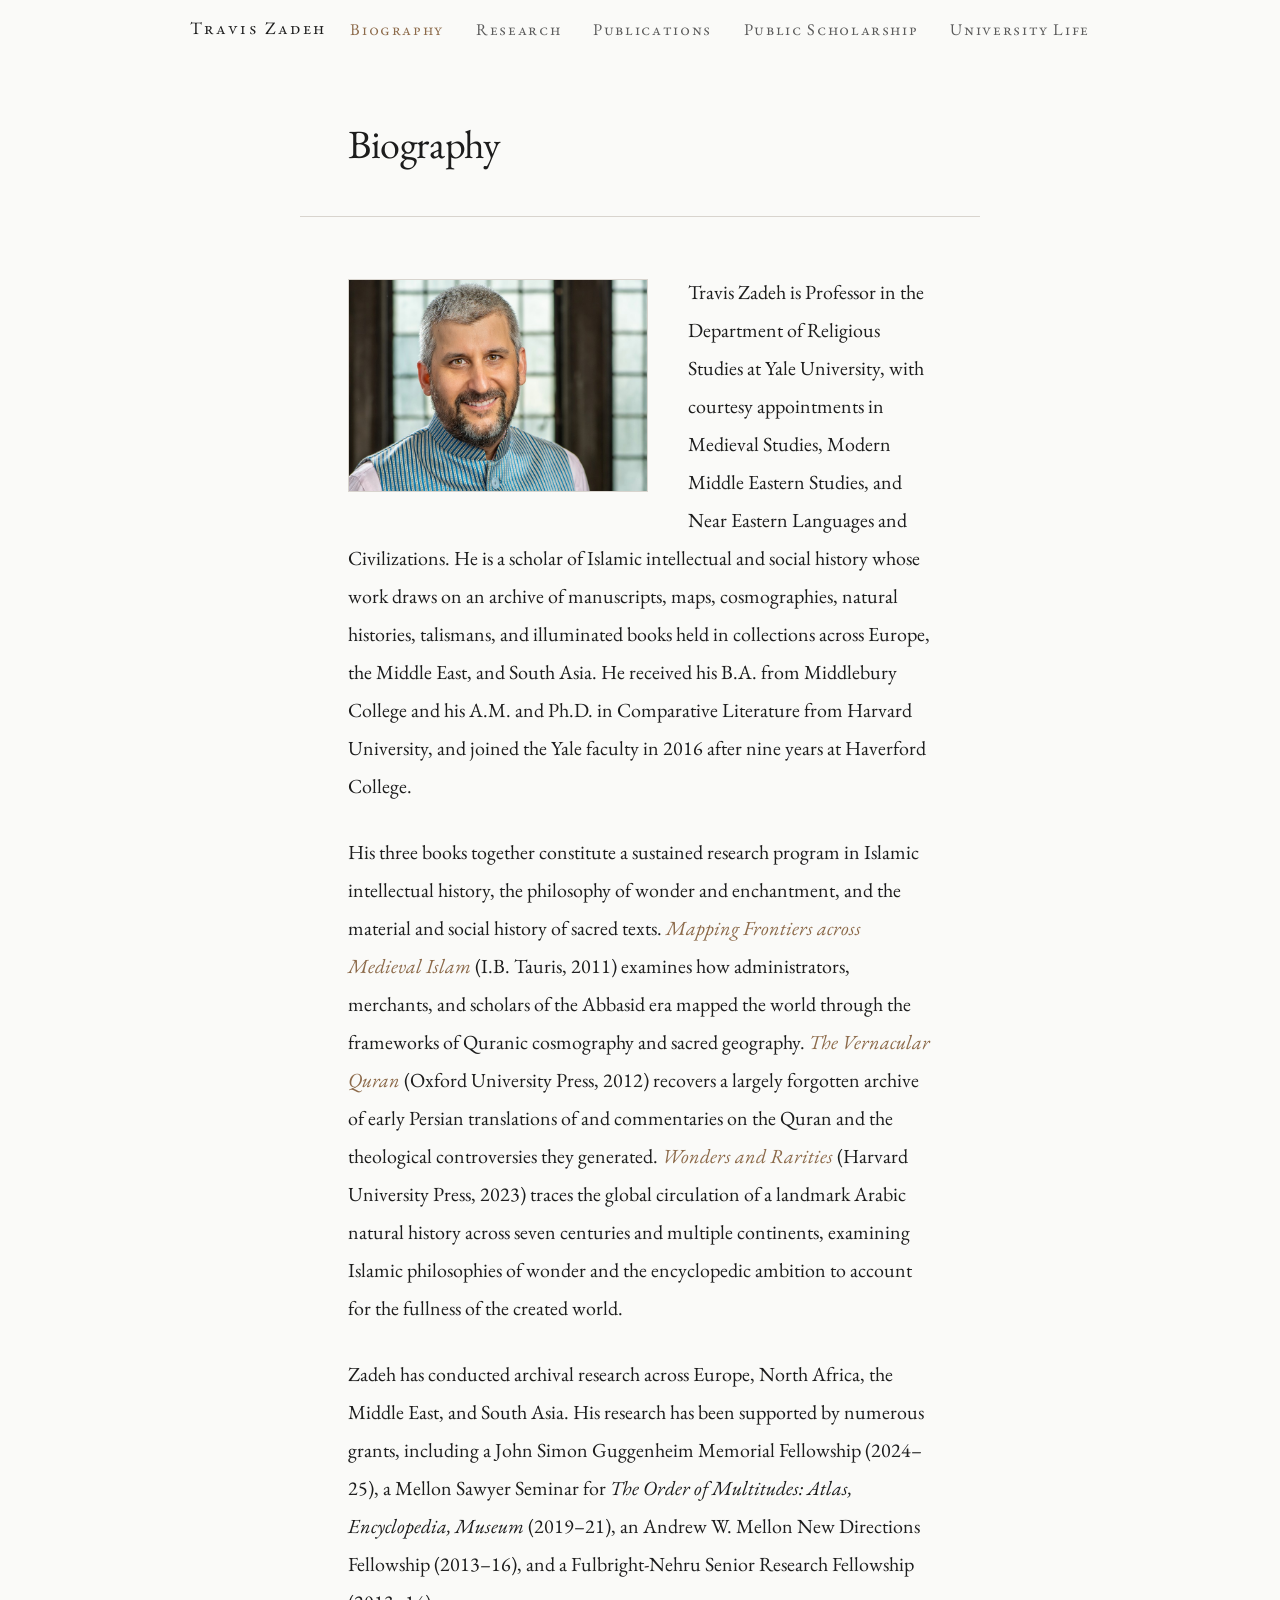
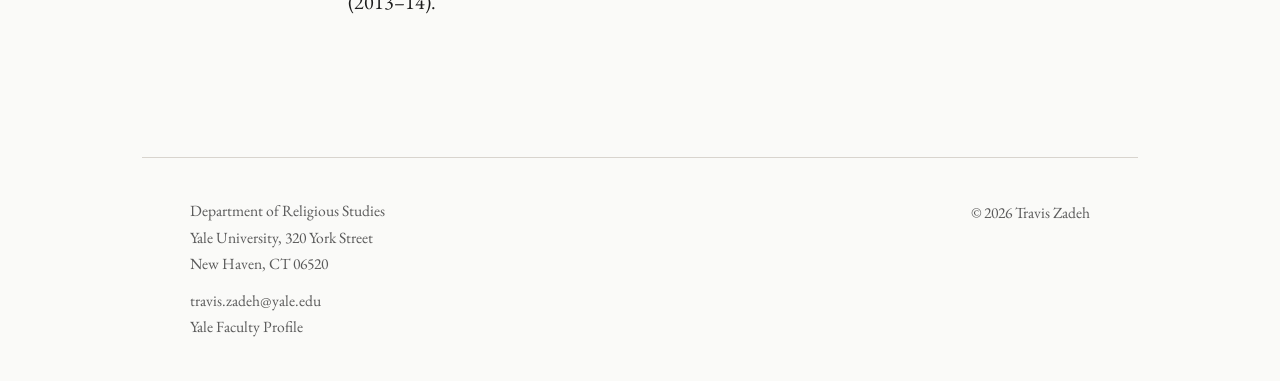
==== pages/biography.html @ 765b57db "Initial site build" ====
<!DOCTYPE html>
<html lang="en">
<head>
  <meta charset="UTF-8">
  <meta name="viewport" content="width=device-width, initial-scale=1.0">
  <title>Biography — Travis Zadeh</title>
  <meta name="description" content="Travis Zadeh is Professor in the Department of Religious Studies at Yale University, specializing in Islamic intellectual history, natural philosophy, and manuscript culture.">
  <link rel="canonical" href="https://traviszadeh.com/pages/biography.html">
  <link rel="preconnect" href="https://fonts.googleapis.com">
  <link rel="preconnect" href="https://fonts.gstatic.com" crossorigin>
  <link href="https://fonts.googleapis.com/css2?family=EB+Garamond:ital,wght@0,400;0,500;1,400;1,500&display=swap" rel="stylesheet">
  <link rel="stylesheet" href="../css/style.css">
  <meta property="og:title" content="Biography — Travis Zadeh">
  <meta property="og:image" content="https://traviszadeh.com/img/travis-zadeh-author-photo.jpg">
  <meta property="og:url" content="https://traviszadeh.com/pages/biography.html">
  <style>
    .bio-photo {
      float: left;
      margin: 6px 40px 28px 0;
      width: 300px;
    }
    .bio-photo img {
      width: 100%;
      height: auto;
      display: block;
      border: 1px solid var(--rule);
    }
    .clearfix::after { content: ''; display: table; clear: both; }
    .bio-section {
      padding: 56px 48px;
      max-width: var(--col);
      margin: 0 auto;
    }
    .bio-section p {
      margin-bottom: 1.4em;
    }
    .bio-section p:last-child {
      margin-bottom: 0;
    }
    .contact-section {
      padding: 56px 48px;
      max-width: var(--col);
      margin: 0 auto;
    }
    @media (max-width: 720px) {
      .bio-photo { float: none; width: 100%; margin: 0 0 24px 0; }
      .bio-section, .contact-section { padding: 48px 24px; }
    }
  </style>
</head>
<body>
  <a class="skip-link" href="#main-content">Skip to main content</a>

  <nav class="site-nav" id="site-nav" aria-label="Main navigation">
    <div class="nav-inner">
      <a href="../index.html" class="nav-name">Travis Zadeh</a>
      <button class="nav-toggle" id="nav-toggle" aria-label="Toggle navigation" aria-expanded="false">
        <span></span><span></span><span></span>
      </button>
      <ul class="nav-links" id="nav-links">
        <li><a href="biography.html" class="active">Biography</a></li>
        <li><a href="research.html">Research</a></li>
        <li><a href="publications.html">Publications</a></li>
        <li><a href="public-scholarship.html">Public Scholarship</a></li>
        <li><a href="university.html">University Life</a></li>
      </ul>
    </div>
  </nav>

  <main class="page" id="main-content">

    <div class="page-header">
      <h1>Biography</h1>
    </div>

    <div class="bio-section clearfix">

      <figure class="bio-photo">
        <figure class="ms-card">
  <img
          src="../img/travis-zadeh-author-photo.jpg"
          alt="Travis Zadeh, Yale University"
          width="840" height="596"
          loading="eager"
        >
  <figcaption class="ms-caption">Photo: Travis Zadeh</figcaption>
</figure>
      </figure>

      <p>Travis Zadeh is Professor in the Department of Religious Studies at Yale University, with courtesy appointments in Medieval Studies, Modern Middle Eastern Studies, and Near Eastern Languages and Civilizations. He is a scholar of Islamic intellectual and social history whose work draws on an archive of manuscripts, maps, cosmographies, natural histories, talismans, and illuminated books held in collections across Europe, the Middle East, and South Asia. He received his B.A. from Middlebury College and his A.M. and Ph.D. in Comparative Literature from Harvard University, and joined the Yale faculty in 2016 after nine years at Haverford College.</p>
      
      <p>His three books together constitute a sustained research program in Islamic intellectual history, the philosophy of wonder and enchantment, and the material and social history of sacred texts. <a href="https://www.bloomsbury.com/us/mapping-frontiers-across-medieval-islam-9781784537395/" target="_blank" rel="noopener"><em>Mapping Frontiers across Medieval Islam</em></a> (I.B. Tauris, 2011) examines how administrators, merchants, and scholars of the Abbasid era mapped the world through the frameworks of Quranic cosmography and sacred geography. <a href="https://www.iis.ac.uk/publications-listing/the-vernacular-quran/" target="_blank" rel="noopener"><em>The Vernacular Quran</em></a> (Oxford University Press, 2012) recovers a largely forgotten archive of early Persian translations of and commentaries on the Quran and the theological controversies they generated. <a href="https://www.hup.harvard.edu/books/9780674258457" target="_blank" rel="noopener"><em>Wonders and Rarities</em></a> (Harvard University Press, 2023) traces the global circulation of a landmark Arabic natural history across seven centuries and multiple continents, examining Islamic philosophies of wonder and the encyclopedic ambition to account for the fullness of the created world.</p>
      
      <p>Zadeh has conducted archival research across Europe, North Africa, the Middle East, and South Asia. His research has been supported by numerous grants, including a John Simon Guggenheim Memorial Fellowship (2024&ndash;25), a Mellon Sawyer Seminar for <em>The Order of Multitudes: Atlas, Encyclopedia, Museum</em> (2019&ndash;21), an Andrew W. Mellon New Directions Fellowship (2013&ndash;16), and a Fulbright-Nehru Senior Research Fellowship (2013&ndash;14).</p>

    </div>  <!-- end bio-section -->

  </main>

  <footer class="site-footer">
    <div class="footer-left">
      <p>Department of Religious Studies<br>Yale University, 320 York Street<br>New Haven, CT 06520</p>
      <p style="margin-top:10px;">
        <a href="mailto:travis.zadeh@yale.edu">travis.zadeh@yale.edu</a><br>
        <a href="https://religiousstudies.yale.edu/profile/travis-zadeh" target="_blank" rel="noopener">Yale Faculty Profile</a>
      </p>
    </div>
    <div class="footer-right"><p>&copy; <span id="yr"></span> Travis Zadeh</p></div>
  </footer>

  <script src="../js/script.js"></script>
</body>
</html>
---- css/style.css ----
/* ─────────────────────────────────────────────────────────
   TRAVIS ZADEH — traviszadeh.com
   Design system: EB Garamond, warm off-white, single accent
   ───────────────────────────────────────────────────────── */

/* ── Tokens ─────────────────────────────────────────────── */
:root {
  --bg:        #FAFAF8;
  --text:      #1C1C1C;
  --muted:     #5A5A5A;
  --accent:    #8C6A4A;
  --rule:      #D8D4CE;
  --col:       680px;
  --col-wide:  900px;
  --gap:       8px;
}

/* ── Reset & base ────────────────────────────────────────── */
*, *::before, *::after { box-sizing: border-box; margin: 0; padding: 0; }
figure { margin: 0; }

html { font-size: 20px; scroll-behavior: smooth; }

body {
  background: var(--bg);
  color: var(--text);
  font-family: 'EB Garamond', Georgia, serif;
  font-size: 1rem;
  line-height: 1.9;
  -webkit-font-smoothing: antialiased;
}

/* ── Navigation ──────────────────────────────────────────── */
.site-nav {
  position: fixed;
  top: 0; left: 0; right: 0;
  z-index: 100;
  background: transparent;
  transition: background 0.3s ease, border-bottom 0.3s ease;
  border-bottom: 1px solid transparent;
}

.site-nav.scrolled {
  background: rgba(250, 250, 248, 0.96);
  border-bottom: 1px solid var(--rule);
  backdrop-filter: blur(4px);
}

.nav-inner {
  max-width: calc(var(--col-wide) + 96px);
  margin: 0 auto;
  padding: 0 48px;
  height: 56px;
  display: flex;
  align-items: center;
  justify-content: space-between;
}

.nav-name {
  font-size: 0.88rem;
  font-variant: small-caps;
  letter-spacing: 0.12em;
  color: var(--text);
  text-decoration: none;
  font-weight: 400;
}

.nav-name:hover { color: var(--accent); }

.nav-links {
  display: flex;
  gap: 32px;
  list-style: none;
}

.nav-links a {
  font-size: 0.82rem;
  font-variant: small-caps;
  letter-spacing: 0.1em;
  color: var(--muted);
  text-decoration: none;
  transition: color 0.2s;
}

.nav-links a:hover,
.nav-links a.active { color: var(--accent); }

/* Mobile nav toggle */
.nav-toggle {
  display: none;
  background: none;
  border: none;
  cursor: pointer;
  padding: 4px;
  flex-direction: column;
  gap: 5px;
}

.nav-toggle span {
  display: block;
  width: 22px;
  height: 1px;
  background: var(--text);
  transition: transform 0.2s, opacity 0.2s;
}

/* ── Page wrapper ────────────────────────────────────────── */
.page {
  padding-top: 56px; /* nav height — overridden to 0 on home page */
}

/* ── Hero (home only) ────────────────────────────────────── */
.hero {
  width: 100%;
  overflow: hidden;
  position: relative;
  margin: 0;
  margin-inline: 0;
  margin-top: 56px; /* nav height */
}

.hero-img {
  width: 100%;
  height: 520px;
  object-fit: cover;
  object-position: center 40%;
  display: block;
  transform: scale(1.02); /* Zooms slightly to crop out right-edge artifact */
}

.hero-caption {
  width: 100%;
  padding: 10px 48px;
  font-size: 0.72rem;
  font-style: italic;
  color: var(--muted);
  border-bottom: 1px solid var(--rule);
  letter-spacing: 0.01em;
}

/* ── Main content column ─────────────────────────────────── */
.col {
  max-width: var(--col);
  margin: 0 auto;
  padding: 0 48px;
}

.col-wide {
  max-width: var(--col-wide);
  margin: 0 auto;
  padding: 0 48px;
}

/* ── Home identity block ─────────────────────────────────── */
.home-identity {
  padding: 72px 48px 64px;
  max-width: var(--col-wide);
  margin: 0 auto;
}

.home-identity h1 {
  font-size: 2.4rem;
  font-weight: 400;
  letter-spacing: -0.01em;
  line-height: 1.2;
  margin-bottom: 16px;
}

.home-identity .title-line {
  font-size: 0.82rem;
  font-variant: small-caps;
  letter-spacing: 0.1em;
  color: var(--muted);
  margin-bottom: 32px;
}

.home-identity .tagline {
  font-size: 0.95rem;
  line-height: 1.9;
  color: var(--text);
}

.home-identity .home-award {
  font-size: 0.95rem;
  line-height: 1.9;
  color: var(--muted);
  margin-top: 20px;
  font-style: italic;
}

/* ── Home nav links ──────────────────────────────────────── */
.home-nav-links {
  max-width: var(--col);
  margin: 0 auto;
  padding: 48px 48px 80px;
  display: flex;
  gap: 40px;
  flex-wrap: wrap;
}

.home-nav-links a {
  font-size: 0.78rem;
  font-variant: small-caps;
  letter-spacing: 0.1em;
  color: var(--muted);
  text-decoration: none;
  padding-bottom: 2px;
  border-bottom: 1px solid transparent;
  transition: color 0.2s, border-color 0.2s;
}

.home-nav-links a:hover {
  color: var(--accent);
  border-bottom-color: var(--accent);
}

/* ── Page header (non-home pages) ───────────────────────── */
.page-header {
  padding: 64px 48px 48px;
  max-width: var(--col);
  margin: 0 auto;
  border-bottom: 1px solid var(--rule);
}

.page-header h1 {
  font-size: 2rem;
  font-weight: 400;
  letter-spacing: -0.01em;
  line-height: 1.2;
}

.page-header .subtitle {
  font-size: 0.78rem;
  font-variant: small-caps;
  letter-spacing: 0.1em;
  color: var(--muted);
  margin-top: 8px;
}

/* ── Section ─────────────────────────────────────────────── */
.section {
  padding: 56px 48px;
  max-width: var(--col);
  margin: 0 auto;
  border-bottom: 1px solid var(--rule);
}

.section:last-of-type { border-bottom: none; }

.section-label {
  font-size: 0.7rem;
  font-variant: small-caps;
  letter-spacing: 0.14em;
  color: var(--muted);
  margin-bottom: 24px;
}

.section h2 {
  font-size: 1.45rem;
  font-weight: 400;
  line-height: 1.3;
  margin-bottom: 20px;
}

.section h3 {
  font-size: 1.05rem;
  font-weight: 400;
  font-style: italic;
  margin-bottom: 12px;
  margin-top: 36px;
  color: var(--text);
}

.section p {
  margin-bottom: 16px;
  font-size: 1rem;
}

.section p:last-child { margin-bottom: 0; }

/* ── Portal image (thematic anchor) ─────────────────────── */
.portal-block {
  display: grid;
  grid-template-columns: 1fr 240px;
  gap: 48px;
  align-items: start;
}

.portal-img-wrap { grid-column: 2; grid-row: 1 / span 3; }

.portal-img-wrap img {
  width: 100%;
  height: auto;
  display: block;
  border: 1px solid var(--rule);
}

/* Floating manuscript figures (background-stripped) */
.portal-img-wrap.floating img {
  border: none;
  mix-blend-mode: multiply;
}

.portal-img-wrap figcaption {
  font-size: 0.72rem;
  font-style: italic;
  color: var(--muted);
  margin-top: 8px;
  line-height: 1.5;
}

.portal-text { grid-column: 1; }

/* ── Wide image (maps, architecture) ────────────────────── */
.wide-img-block {
  max-width: var(--col-wide);
  margin: 0 auto 0;
  padding: 40px 48px;
}

.wide-img-block img {
  width: 100%;
  height: auto;
  display: block;
}

.wide-img-block figcaption {
  font-size: 0.72rem;
  font-style: italic;
  color: var(--muted);
  margin-top: 10px;
  line-height: 1.5;
}

/* ── Typography utilities ────────────────────────────────── */
a {
  color: var(--accent);
  text-decoration: none;
  border-bottom: 1px solid transparent;
  transition: border-color 0.2s;
}

a:hover { border-bottom-color: var(--accent); }

/* ── Publication list ────────────────────────────────────── */
.pub-list {
  list-style: none;
  margin-top: 8px;
}

.pub-list li {
  font-size: 0.95rem;
  padding: 10px 0;
  border-bottom: 1px solid var(--rule);
  line-height: 1.6;
}

.pub-list li:last-child { border-bottom: none; }

.pub-list .pub-venue {
  font-style: italic;
  color: var(--muted);
  font-size: 0.88rem;
}

/* ── Book entry ──────────────────────────────────────────── */
.book-entry {
  padding: 48px 0;
  border-bottom: 1px solid var(--rule);
}

.book-entry:last-child { border-bottom: none; }

.book-entry h2 {
  font-size: 1.35rem;
  font-weight: 400;
  font-style: italic;
  line-height: 1.35;
  margin-bottom: 4px;
}

.book-entry .book-sub {
  font-size: 0.88rem;
  color: var(--muted);
  margin-bottom: 20px;
}

.book-entry p { margin-bottom: 12px; font-size: 0.97rem; }

/* ── Award / endorsement ─────────────────────────────────── */
.award-item {
  padding: 12px 0;
  border-bottom: 1px solid var(--rule);
  font-size: 0.95rem;
}

.award-item strong { display: block; font-weight: 600; }
.award-item span { color: var(--muted); font-size: 0.85rem; }

.blockquote-pull {
  margin: 32px 0;
  padding-left: 24px;
  border-left: 2px solid var(--rule);
}

.blockquote-pull p {
  font-style: italic;
  font-size: 0.97rem;
  line-height: 1.75;
  color: var(--text);
  margin-bottom: 8px;
}

.blockquote-pull cite {
  font-size: 0.8rem;
  font-style: normal;
  color: var(--muted);
  letter-spacing: 0.02em;
}

/* ── Course list ─────────────────────────────────────────── */
.course-list { list-style: none; margin-top: 8px; }

.course-list li {
  padding: 12px 0;
  border-bottom: 1px solid var(--rule);
  font-size: 0.95rem;
  line-height: 1.65;
}

.course-list li:last-child { border-bottom: none; }

.course-list .course-title { font-weight: 600; }

/* ── Conference entry ────────────────────────────────────── */
.conf-entry {
  padding: 20px 0;
  border-bottom: 1px solid var(--rule);
  font-size: 0.95rem;
}

.conf-entry:last-child { border-bottom: none; }

.conf-entry strong { display: block; margin-bottom: 2px; }
.conf-entry .conf-meta {
  font-size: 0.82rem;
  color: var(--muted);
  font-style: italic;
  margin-bottom: 6px;
}
.conf-entry p { font-size: 0.92rem; line-height: 1.65; }

/* ── Sortable table ──────────────────────────────────────── */
.pub-table {
  width: 100%;
  border-collapse: collapse;
  font-size: 0.88rem;
  margin-top: 16px;
}

.pub-table th {
  text-align: left;
  font-variant: small-caps;
  font-size: 0.72rem;
  letter-spacing: 0.1em;
  color: var(--muted);
  padding: 8px 12px 8px 0;
  border-bottom: 2px solid var(--rule);
  cursor: pointer;
  user-select: none;
  white-space: nowrap;
}

.pub-table th:hover { color: var(--accent); }
.pub-table th.sorted { color: var(--accent); }

.pub-table td {
  padding: 10px 12px 10px 0;
  border-bottom: 1px solid var(--rule);
  vertical-align: top;
  line-height: 1.55;
}

.pub-table td.year {
  font-family: 'Courier New', monospace;
  font-size: 0.82rem;
  color: var(--muted);
  white-space: nowrap;
  width: 52px;
}

.pub-table td.venue { font-style: italic; color: var(--muted); }

.pub-table .pill {
  display: inline-block;
  font-variant: small-caps;
  font-size: 0.66rem;
  letter-spacing: 0.08em;
  padding: 2px 7px;
  border: 1px solid var(--rule);
  color: var(--muted);
  white-space: nowrap;
}

/* ── Media / podcast entry ───────────────────────────────── */
.media-entry {
  padding: 20px 0;
  border-bottom: 1px solid var(--rule);
  font-size: 0.95rem;
}

.media-entry:last-child { border-bottom: none; }

.media-entry strong { display: block; margin-bottom: 2px; }

.media-entry .media-meta {
  font-size: 0.82rem;
  color: var(--muted);
  margin-bottom: 6px;
}

.media-entry p { font-size: 0.92rem; line-height: 1.65; margin-bottom: 6px; }

/* ── Education list ──────────────────────────────────────── */
.edu-list { list-style: none; margin-top: 4px; }
.edu-list li {
  padding: 8px 0;
  border-bottom: 1px solid var(--rule);
  font-size: 0.95rem;
}
.edu-list li:last-child { border-bottom: none; }
.edu-list .edu-deg { font-weight: 600; }
.edu-list .edu-inst { color: var(--muted); font-size: 0.88rem; }

/* ── Footer ──────────────────────────────────────────────── */
.site-footer {
  border-top: 1px solid var(--rule);
  padding: 40px 48px;
  max-width: calc(var(--col-wide) + 96px);
  margin: 80px auto 0;
  display: flex;
  justify-content: space-between;
  align-items: flex-start;
  flex-wrap: wrap;
  gap: 16px;
}

.footer-left { font-size: 0.78rem; color: var(--muted); line-height: 1.7; }
.footer-left a { color: var(--muted); font-size: 0.78rem; }
.footer-left a:hover { color: var(--accent); }
.footer-right { font-size: 0.78rem; color: var(--muted); text-align: right; }

/* ── Responsive ──────────────────────────────────────────── */
@media (max-width: 720px) {
  .nav-links { display: none; flex-direction: column; gap: 0; position: absolute;
    top: 56px; left: 0; right: 0; background: var(--bg);
    border-bottom: 1px solid var(--rule); padding: 16px 24px; }
  .nav-links.open { display: flex; }
  .nav-links a { display: block; padding: 10px 0; border-bottom: 1px solid var(--rule); font-size: 0.82rem; }
  .nav-toggle { display: flex; }

  .col, .col-wide, .section, .page-header, .home-identity,
  .home-nav-links, .wide-img-block, .site-footer { padding-left: 24px; padding-right: 24px; }

  .hero-img { height: 280px; }
  .hero-caption { padding: 8px 24px; }

  .portal-block { grid-template-columns: 1fr; }
  .portal-img-wrap { grid-column: 1; grid-row: auto; max-width: 260px; }

  .home-identity h1 { font-size: 1.8rem; }
  .home-nav-links { gap: 24px; }

  .pub-table td.venue { display: none; }
  .site-footer { flex-direction: column; }
  .footer-right { text-align: left; }
}

@media (prefers-reduced-motion: reduce) {
  *, *::before, *::after { transition: none !important; }
  html { scroll-behavior: auto; }
}


/* ── Focus styles (keyboard navigation) ─────────────────── */
a:focus-visible,
button:focus-visible {
  outline: 2px solid var(--accent);
  outline-offset: 3px;
  border-radius: 2px;
}

/* Skip to main content link */
.skip-link {
  position: absolute;
  top: -100px;
  left: 48px;
  background: var(--accent);
  color: #FAFAF8;
  font-family: 'EB Garamond', Georgia, serif;
  font-size: 0.82rem;
  font-variant: small-caps;
  letter-spacing: 0.1em;
  padding: 8px 16px;
  z-index: 999;
  border-radius: 0 0 4px 4px;
  transition: top 0.2s;
  text-decoration: none;
  border-bottom: none;
}
.skip-link:focus {
  top: 0;
  outline: 2px solid #FAFAF8;
  outline-offset: -4px;
}

/* ── Image hover captions (semantic figure system) ──────── */
.ms-card {
  position: relative;
  display: inline-block;
  margin: 0;
  padding: 0;
}

.ms-card img {
  display: block;
}

.ms-caption {
  position: absolute;
  bottom: 0;
  left: 50%;
  transform: translateX(-50%) translateY(4px);
  background: rgba(28, 28, 28, 0.88);
  color: #FAFAF8;
  font-family: 'EB Garamond', Georgia, serif;
  font-size: 0.62rem;
  font-style: italic;
  line-height: 1.45;
  letter-spacing: 0.01em;
  padding: 6px 10px;
  width: 260px;
  text-align: center;
  border-radius: 2px;
  opacity: 0;
  transition: opacity 0.25s ease, transform 0.25s ease;
  pointer-events: none;
  z-index: 200;
}

/* Show on hover (desktop) */
.ms-card:hover .ms-caption {
  opacity: 1;
  transform: translateX(-50%) translateY(0);
}

/* Show on focus-within (keyboard navigation) */
.ms-card:focus-within .ms-caption {
  opacity: 1;
  transform: translateX(-50%) translateY(0);
}

/* Link inside figure — no underline decoration */
.ms-card a {
  display: block;
  border-bottom: none;
  text-decoration: none;
}

.ms-card a:hover {
  border-bottom: none;
}

/* Ensure figure doesn't break float/grid layouts */
figure.ms-card {
  line-height: 0;
}

/* Remove old classes if any remain */
.img-caption, .img-caption-link { display: contents; }
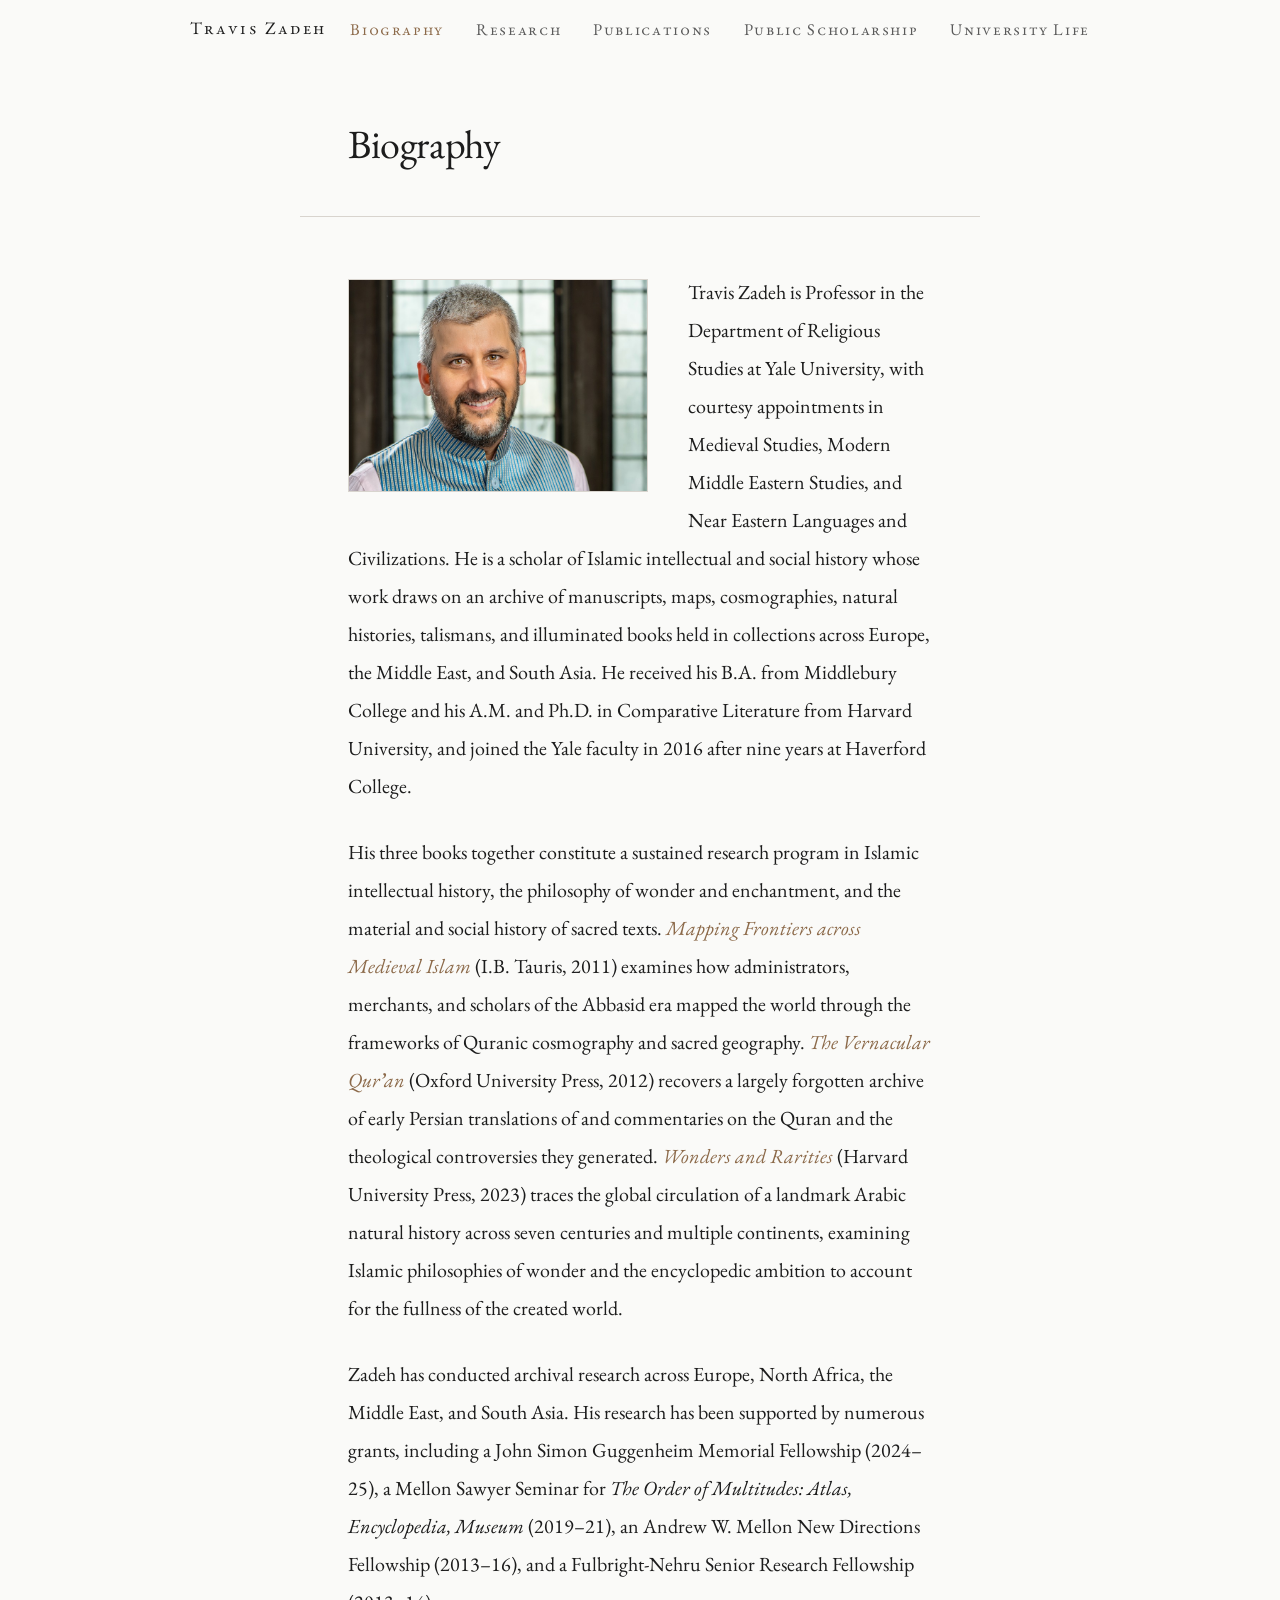
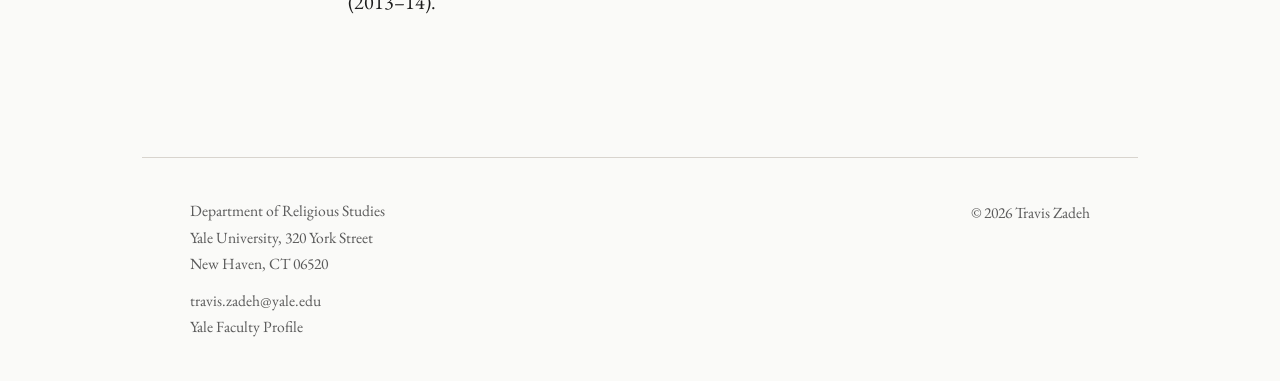
==== commit d6a65db6: "updated typos" ====
--- a/pages/biography.html
+++ b/pages/biography.html
@@ -9,6 +9,15 @@
   <link rel="preconnect" href="https://fonts.googleapis.com">
   <link rel="preconnect" href="https://fonts.gstatic.com" crossorigin>
   <link href="https://fonts.googleapis.com/css2?family=EB+Garamond:ital,wght@0,400;0,500;1,400;1,500&display=swap" rel="stylesheet">
+  <link rel="icon" type="image/x-icon" href="../favicon.ico">
+  <!-- ─────────────────────────────────────────────────────────
+       Favicon: Sheikh Lotfollah Mosque, Isfahan, Iran.
+       Photograph by Travis Zadeh.
+       Thuluth calligraphy: إلى السماء فبلغ البيت المعمور وحضرت الصلاة فأذن جبرئيل
+       "...to heaven, and he reached the Frequented House, and the time of 
+       prayer came, so Gabriel called the adhān."
+       ───────────────────────────────────────────────────────── -->
+  <link rel="apple-touch-icon" href="../apple-touch-icon.png">
   <link rel="stylesheet" href="../css/style.css">
   <meta property="og:title" content="Biography — Travis Zadeh">
   <meta property="og:image" content="https://traviszadeh.com/img/travis-zadeh-author-photo.jpg">
@@ -43,7 +52,7 @@
       margin: 0 auto;
     }
     @media (max-width: 720px) {
-      .bio-photo { float: none; width: 100%; margin: 0 0 24px 0; }
+      .bio-photo { float: none; width: 80%; max-width: 300px; margin: 0 auto 24px auto; display: block; }
       .bio-section, .contact-section { padding: 48px 24px; }
     }
   </style>
@@ -58,6 +67,7 @@
         <span></span><span></span><span></span>
       </button>
       <ul class="nav-links" id="nav-links">
+        <li class="mobile-home-link"><a href="../index.html">Home</a></li>
         <li><a href="biography.html" class="active">Biography</a></li>
         <li><a href="research.html">Research</a></li>
         <li><a href="publications.html">Publications</a></li>
@@ -83,13 +93,12 @@
           width="840" height="596"
           loading="eager"
         >
-  <figcaption class="ms-caption">Photo: Travis Zadeh</figcaption>
 </figure>
       </figure>
 
       <p>Travis Zadeh is Professor in the Department of Religious Studies at Yale University, with courtesy appointments in Medieval Studies, Modern Middle Eastern Studies, and Near Eastern Languages and Civilizations. He is a scholar of Islamic intellectual and social history whose work draws on an archive of manuscripts, maps, cosmographies, natural histories, talismans, and illuminated books held in collections across Europe, the Middle East, and South Asia. He received his B.A. from Middlebury College and his A.M. and Ph.D. in Comparative Literature from Harvard University, and joined the Yale faculty in 2016 after nine years at Haverford College.</p>
       
-      <p>His three books together constitute a sustained research program in Islamic intellectual history, the philosophy of wonder and enchantment, and the material and social history of sacred texts. <a href="https://www.bloomsbury.com/us/mapping-frontiers-across-medieval-islam-9781784537395/" target="_blank" rel="noopener"><em>Mapping Frontiers across Medieval Islam</em></a> (I.B. Tauris, 2011) examines how administrators, merchants, and scholars of the Abbasid era mapped the world through the frameworks of Quranic cosmography and sacred geography. <a href="https://www.iis.ac.uk/publications-listing/the-vernacular-quran/" target="_blank" rel="noopener"><em>The Vernacular Quran</em></a> (Oxford University Press, 2012) recovers a largely forgotten archive of early Persian translations of and commentaries on the Quran and the theological controversies they generated. <a href="https://www.hup.harvard.edu/books/9780674258457" target="_blank" rel="noopener"><em>Wonders and Rarities</em></a> (Harvard University Press, 2023) traces the global circulation of a landmark Arabic natural history across seven centuries and multiple continents, examining Islamic philosophies of wonder and the encyclopedic ambition to account for the fullness of the created world.</p>
+      <p>His three books together constitute a sustained research program in Islamic intellectual history, the philosophy of wonder and enchantment, and the material and social history of sacred texts. <a href="https://www.bloomsbury.com/us/mapping-frontiers-across-medieval-islam-9781784537395/" target="_blank" rel="noopener"><em>Mapping Frontiers across Medieval Islam</em></a> (I.B. Tauris, 2011) examines how administrators, merchants, and scholars of the Abbasid era mapped the world through the frameworks of Quranic cosmography and sacred geography. <a href="https://www.iis.ac.uk/publications-listing/the-vernacular-quran/" target="_blank" rel="noopener"><em>The Vernacular Qur&#700;an</em></a> (Oxford University Press, 2012) recovers a largely forgotten archive of early Persian translations of and commentaries on the Quran and the theological controversies they generated. <a href="https://www.hup.harvard.edu/books/9780674258457" target="_blank" rel="noopener"><em>Wonders and Rarities</em></a> (Harvard University Press, 2023) traces the global circulation of a landmark Arabic natural history across seven centuries and multiple continents, examining Islamic philosophies of wonder and the encyclopedic ambition to account for the fullness of the created world.</p>
       
       <p>Zadeh has conducted archival research across Europe, North Africa, the Middle East, and South Asia. His research has been supported by numerous grants, including a John Simon Guggenheim Memorial Fellowship (2024&ndash;25), a Mellon Sawyer Seminar for <em>The Order of Multitudes: Atlas, Encyclopedia, Museum</em> (2019&ndash;21), an Andrew W. Mellon New Directions Fellowship (2013&ndash;16), and a Fulbright-Nehru Senior Research Fellowship (2013&ndash;14).</p>
 
--- a/css/style.css
+++ b/css/style.css
@@ -551,13 +551,51 @@
 .footer-right { font-size: 0.78rem; color: var(--muted); text-align: right; }
 
 /* ── Responsive ──────────────────────────────────────────── */
+/* Home link in mobile nav — hidden on desktop */
+.mobile-home-link { display: none; }
+
 @media (max-width: 720px) {
   .nav-links { display: none; flex-direction: column; gap: 0; position: absolute;
     top: 56px; left: 0; right: 0; background: var(--bg);
     border-bottom: 1px solid var(--rule); padding: 16px 24px; }
   .nav-links.open { display: flex; }
-  .nav-links a { display: block; padding: 10px 0; border-bottom: 1px solid var(--rule); font-size: 0.82rem; }
+  .nav-links a { display: block; padding: 10px 0; font-size: 0.82rem; }
+  .nav-links li:not(:last-child) a { border-bottom: 1px solid var(--rule); }
   .nav-toggle { display: flex; }
+  .mobile-home-link { display: block; }
+
+  /* Page title moves into nav bar on mobile */
+  body:not(.home-page) .nav-inner { justify-content: space-between; }
+  body:not(.home-page) .nav-name { display: none; }
+  /* Keep hamburger on the right when nav-name is hidden */
+  body:not(.home-page) .nav-inner { justify-content: flex-end; }
+  .page-header {
+    padding-top: 0;
+    padding-bottom: 0;
+    border-bottom: none;
+    position: absolute;
+    top: 0;
+    left: 0;
+    height: 56px;
+    display: flex;
+    align-items: center;
+    padding-left: 24px;
+    max-width: calc(100% - 60px);
+  }
+  .page-header h1 {
+    font-size: 1rem;
+    font-variant: small-caps;
+    letter-spacing: 0.1em;
+    font-weight: 400;
+    white-space: nowrap;
+    overflow: hidden;
+    text-overflow: ellipsis;
+  }
+  .page-header .subtitle { display: none; }
+  /* Restore normal page-header spacing below the nav */
+  .page-header + * { padding-top: 48px; }
+  /* Add a rule below the nav instead */
+  body:not(.home-page) .site-nav { border-bottom: 1px solid var(--rule); }
 
   .col, .col-wide, .section, .page-header, .home-identity,
   .home-nav-links, .wide-img-block, .site-footer { padding-left: 24px; padding-right: 24px; }
@@ -566,9 +604,13 @@
   .hero-caption { padding: 8px 24px; }
 
   .portal-block { grid-template-columns: 1fr; }
-  .portal-img-wrap { grid-column: 1; grid-row: auto; max-width: 260px; }
+  .portal-img-wrap { grid-column: 1; grid-row: auto; max-width: 260px; float: none; margin: 0 auto 24px auto; }
+  .ms-card { display: block; margin-left: auto; margin-right: auto; float: none !important; }
+  figure.ms-card { margin-left: auto; margin-right: auto; }
 
   .home-identity h1 { font-size: 1.8rem; }
+  body.home-page .nav-name { display: none; }
+  body.home-page .nav-inner { justify-content: flex-end; }
   .home-nav-links { gap: 24px; }
 
   .pub-table td.venue { display: none; }
@@ -660,6 +702,22 @@
   transform: translateX(-50%) translateY(0);
 }
 
+/* On mobile: disable CSS hover/focus triggers — JS handles tap+timer instead */
+@media (max-width: 720px) {
+  .ms-card:hover .ms-caption,
+  .ms-card:focus-within .ms-caption {
+    opacity: 0;
+    transform: translateX(-50%) translateY(4px);
+  }
+  /* Class added by JS to show caption temporarily —
+     handles both flat and nested figure structures */
+  .ms-card.caption-visible .ms-caption,
+  .ms-card.caption-visible .ms-card .ms-caption {
+    opacity: 1;
+    transform: translateX(-50%) translateY(0);
+  }
+}
+
 /* Link inside figure — no underline decoration */
 .ms-card a {
   display: block;
